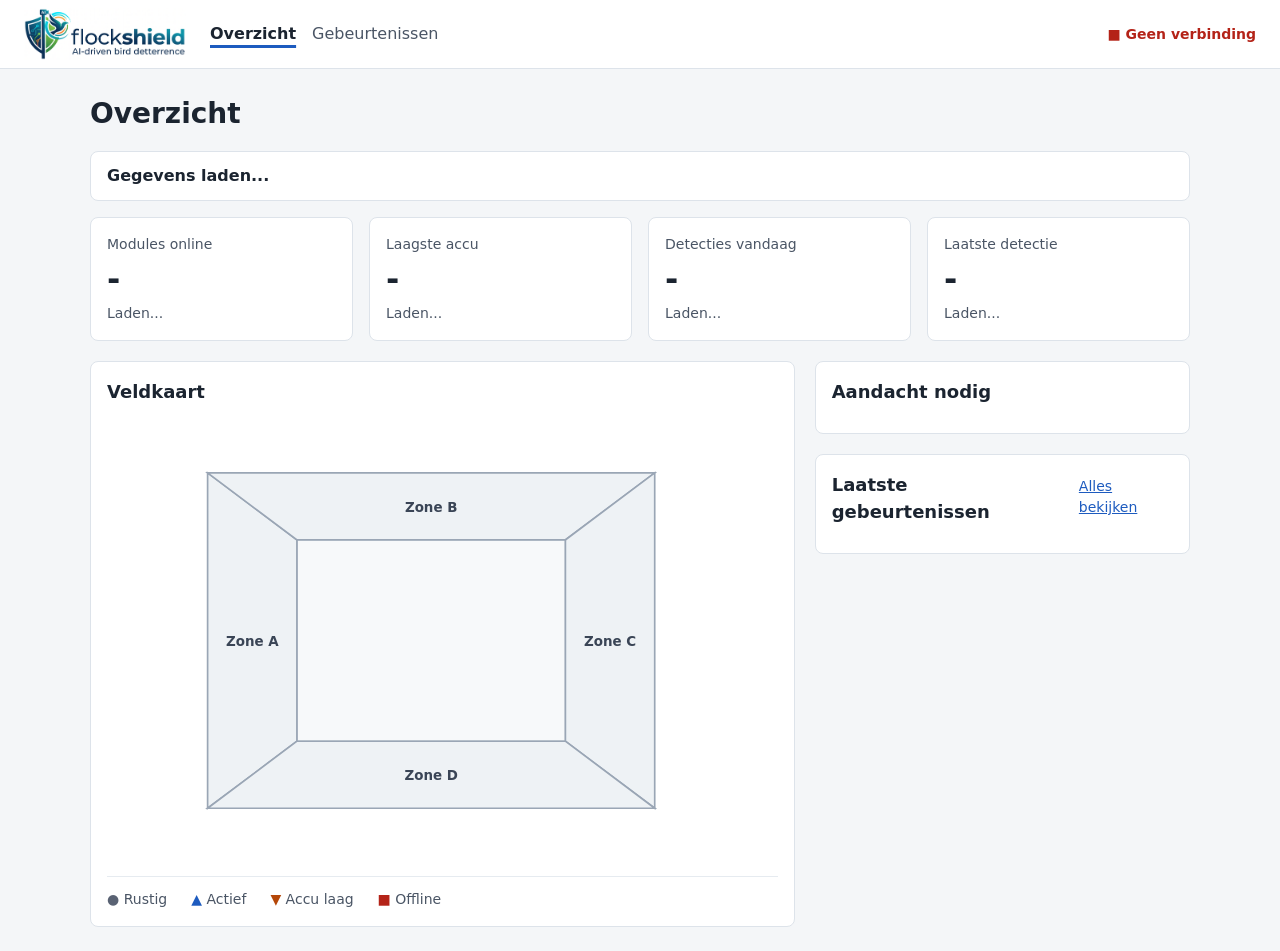
==== Dashboard/index.html @ ce91ca13 "Huidige project toegevoegd" ====
<!DOCTYPE html>
<html lang="nl">
<head>
  <meta charset="UTF-8">
  <meta name="viewport" content="width=device-width, initial-scale=1.0">
  <title>Overzicht - FlockShield</title>
  <link rel="stylesheet" href="style.css">
</head>
<body>
  <header>
    <a href="index.html" class="logo-link">
      <img src="logo.png" alt="FlockShield" class="logo" width="162" height="52">
    </a>
    <nav>
      <a href="index.html" aria-current="page">Overzicht</a>
      <a href="gebeurtenissen.html">Gebeurtenissen</a>
    </nav>
    <span id="connection-status">Verbinden...</span>
  </header>

  <main>
    <h1>Overzicht</h1>

    <div id="situation-bar" class="situation" role="status">
      <span id="situation-text">Gegevens laden...</span>
      <span id="situation-alerts" class="situation-alerts"></span>
    </div>

    <section class="tiles">
      <div class="tile">
        <div class="tile-label">Modules online</div>
        <div class="tile-value" id="online-modules-value">-</div>
        <div class="tile-note" id="online-modules-note">Laden...</div>
      </div>

      <div class="tile">
        <div class="tile-label">Laagste accu</div>
        <div class="tile-value" id="lowest-battery-value">-</div>
        <div class="tile-note" id="lowest-battery-note">Laden...</div>
      </div>

      <div class="tile">
        <div class="tile-label">Detecties vandaag</div>
        <div class="tile-value" id="detections-value">-</div>
        <div class="tile-note" id="detections-note">Laden...</div>
      </div>

      <div class="tile">
        <div class="tile-label">Laatste detectie</div>
        <div class="tile-value" id="last-detection-value">-</div>
        <div class="tile-note" id="last-detection-note">Laden...</div>
      </div>
    </section>

    <div class="columns">
      <section class="card map-card">
        <h2>Veldkaart</h2>
        <svg id="field-map" viewBox="-90 -50 600 400" role="img"
             aria-label="Veldkaart met vier zones: A links, B boven, C rechts en D onder">
          <polygon id="zone-a" class="zone" points="0,0 80,60 80,240 0,300" />
          <polygon id="zone-b" class="zone" points="0,0 400,0 320,60 80,60" />
          <polygon id="zone-c" class="zone" points="400,0 400,300 320,240 320,60" />
          <polygon id="zone-d" class="zone" points="0,300 400,300 320,240 80,240" />
          <rect class="crop-field" x="80" y="60" width="240" height="180" />

          <text class="zone-label" x="40" y="155">Zone A</text>
          <text class="zone-label" x="200" y="35">Zone B</text>
          <text class="zone-label" x="360" y="155">Zone C</text>
          <text class="zone-label" x="200" y="275">Zone D</text>

          <g id="modules-layer"></g>
        </svg>

        <ul class="legend">
          <li><span class="legend-calm" aria-hidden="true">●</span> Rustig</li>
          <li><span class="legend-active" aria-hidden="true">▲</span> Actief</li>
          <li><span class="legend-low-battery" aria-hidden="true">▼</span> Accu laag</li>
          <li><span class="legend-offline" aria-hidden="true">■</span> Offline</li>
        </ul>
      </section>

      <div class="side">
        <section class="card">
          <h2>Aandacht nodig</h2>
          <ul id="alerts-list" class="alerts-list"></ul>
        </section>

        <section class="card">
          <div class="card-header">
            <h2>Laatste gebeurtenissen</h2>
            <a href="gebeurtenissen.html" class="card-link">Alles bekijken</a>
          </div>
          <ol id="events-list" class="events-list"></ol>
        </section>
      </div>
    </div>
  </main>

  <script src="api.js"></script>
  <script src="helpers.js"></script>
  <script src="overzicht.js"></script>
</body>
</html>
---- Dashboard/style.css ----
body {
  margin: 0;
  background: #F4F6F8;
  color: #1B2430;
  font-family: system-ui, Arial, sans-serif;
  font-size: 16px;
  line-height: 1.5;
}

h1 {
  margin: 0 0 16px;
  font-size: 28px;
}

header {
  display: flex;
  flex-wrap: wrap;
  align-items: center;
  gap: 8px 24px;
  background: #FFFFFF;
  border-bottom: 1px solid #DDE3EA;
  padding: 8px 24px;
}

.logo-link {
  display: flex;
}

.logo {
  display: block;
  height: 52px;
  width: auto;
}

nav {
  display: flex;
  gap: 16px;
}

nav a {
  color: #4A5565;
  text-decoration: none;
}

nav a[aria-current="page"] {
  color: #1B2430;
  font-weight: 600;
  text-decoration: underline;
  text-decoration-color: #1D5BBF;
  text-decoration-thickness: 3px;
  text-underline-offset: 6px;
}

#connection-status {
  margin-left: auto;
  font-size: 14px;
  color: #4A5565;
}

#connection-status.connection-lost {
  color: #B42318;
  font-weight: 600;
}

main {
  max-width: 1100px;
  margin: 0 auto;
  padding: 24px;
}

a:focus-visible,
button:focus-visible,
select:focus-visible,
input:focus-visible {
  outline: 2px solid #1D5BBF;
  outline-offset: 2px;
}

.situation {
  display: flex;
  flex-wrap: wrap;
  align-items: center;
  gap: 4px 16px;
  margin-bottom: 16px;
  padding: 12px 16px;
  background: #FFFFFF;
  border: 1px solid #DDE3EA;
  border-radius: 8px;
  font-weight: 600;
}

.situation-active {
  background: #E8F0FB;
  border-color: #B9CDEE;
  color: #14367A;
}

.situation-alerts {
  margin-left: auto;
  font-size: 14px;
  font-weight: 400;
  color: #4A5565;
}

.tiles {
  display: flex;
  flex-wrap: wrap;
  gap: 16px;
}

.tile {
  flex: 1 1 200px;
  background: #FFFFFF;
  border: 1px solid #DDE3EA;
  border-radius: 8px;
  padding: 16px;
}

.tile-label {
  font-size: 14px;
  color: #4A5565;
}

.tile-value {
  font-size: 32px;
  font-weight: 700;
}

.tile-note {
  font-size: 14px;
  color: #4A5565;
}

.columns {
  display: flex;
  flex-wrap: wrap;
  gap: 20px;
  align-items: flex-start;
  margin-top: 20px;
}

.map-card {
  flex: 2 1 560px;
  min-width: 0;
}

.side {
  flex: 1 1 320px;
  min-width: 0;
  display: flex;
  flex-direction: column;
  gap: 20px;
}

.card {
  background: #FFFFFF;
  border: 1px solid #DDE3EA;
  border-radius: 8px;
  padding: 16px;
}

.card h2 {
  margin: 0 0 12px;
  font-size: 18px;
}

.card-header {
  display: flex;
  justify-content: space-between;
  align-items: baseline;
  gap: 12px;
  margin-bottom: 12px;
}

.card-header h2 {
  margin: 0;
}

.card-link {
  font-size: 14px;
  color: #1D5BBF;
}

#field-map {
  display: block;
  width: 100%;
  max-width: 700px;
  height: auto;
  margin: 0 auto;
}

.zone {
  fill: #EEF2F5;
  stroke: #9AA6B5;
  stroke-width: 1.5;
}

.zone-active {
  fill: #DCE8FA;
  stroke: #1D5BBF;
  stroke-width: 3;
}

.crop-field {
  fill: #F7F9FA;
  stroke: #9AA6B5;
  stroke-width: 1.5;
}

.zone-label {
  font-size: 12px;
  font-weight: 600;
  fill: #3A4556;
  text-anchor: middle;
}

.module-name {
  font-size: 12px;
  font-weight: 700;
  fill: #1B2430;
}

.module-status {
  font-size: 12px;
  fill: #4A5565;
}

.module-shape {
  stroke: #FFFFFF;
  stroke-width: 2;
}

.module-calm .module-shape {
  fill: #596273;
}

.module-active .module-shape {
  fill: #1D5BBF;
}

.module-low-battery .module-shape {
  fill: #B54708;
}

.module-offline .module-shape {
  fill: #B42318;
}

.legend {
  display: flex;
  flex-wrap: wrap;
  gap: 8px 24px;
  margin: 12px 0 0;
  padding: 12px 0 0;
  list-style: none;
  border-top: 1px solid #E6EBF0;
  font-size: 14px;
  color: #4A5565;
}

.legend-calm { color: #596273; }
.legend-active { color: #1D5BBF; }
.legend-low-battery { color: #B54708; }
.legend-offline { color: #B42318; }

.alerts-list,
.events-list {
  margin: 0;
  padding: 0;
  list-style: none;
}

.alert-item {
  display: flex;
  gap: 12px;
  padding: 10px 0;
  border-top: 1px solid #E6EBF0;
}

.alert-icon {
  flex: none;
  width: 20px;
  text-align: center;
}

.alert-icon-offline { color: #B42318; }
.alert-icon-low-battery { color: #B54708; }

.alert-title {
  font-weight: 600;
}

.alert-detail {
  font-size: 14px;
  color: #4A5565;
}

.event-item {
  display: flex;
  gap: 14px;
  padding: 10px 0;
  border-top: 1px solid #E6EBF0;
}

.event-time {
  flex: none;
  min-width: 64px;
  font-size: 14px;
  color: #4A5565;
  white-space: nowrap;
}

.event-title {
  font-weight: 600;
}

.event-detail,
.events-empty {
  color: #4A5565;
}

.alerts-list .alert-item:first-child,
.events-list .event-item:first-child {
  border-top: none;
  padding-top: 0;
}

.filters {
  display: flex;
  flex-wrap: wrap;
  align-items: flex-end;
  gap: 12px 24px;
  margin-bottom: 16px;
}

.filters label {
  display: flex;
  flex-direction: column;
  gap: 4px;
  font-size: 14px;
  color: #4A5565;
}

select,
input,
button {
  font: inherit;
  min-height: 44px;
  padding: 0 12px;
  border: 1px solid #AAB4C1;
  border-radius: 6px;
  background: #FFFFFF;
  color: #1B2430;
}

button {
  cursor: pointer;
}

.events-count {
  margin: 0 0 8px;
  font-size: 14px;
  color: #4A5565;
}
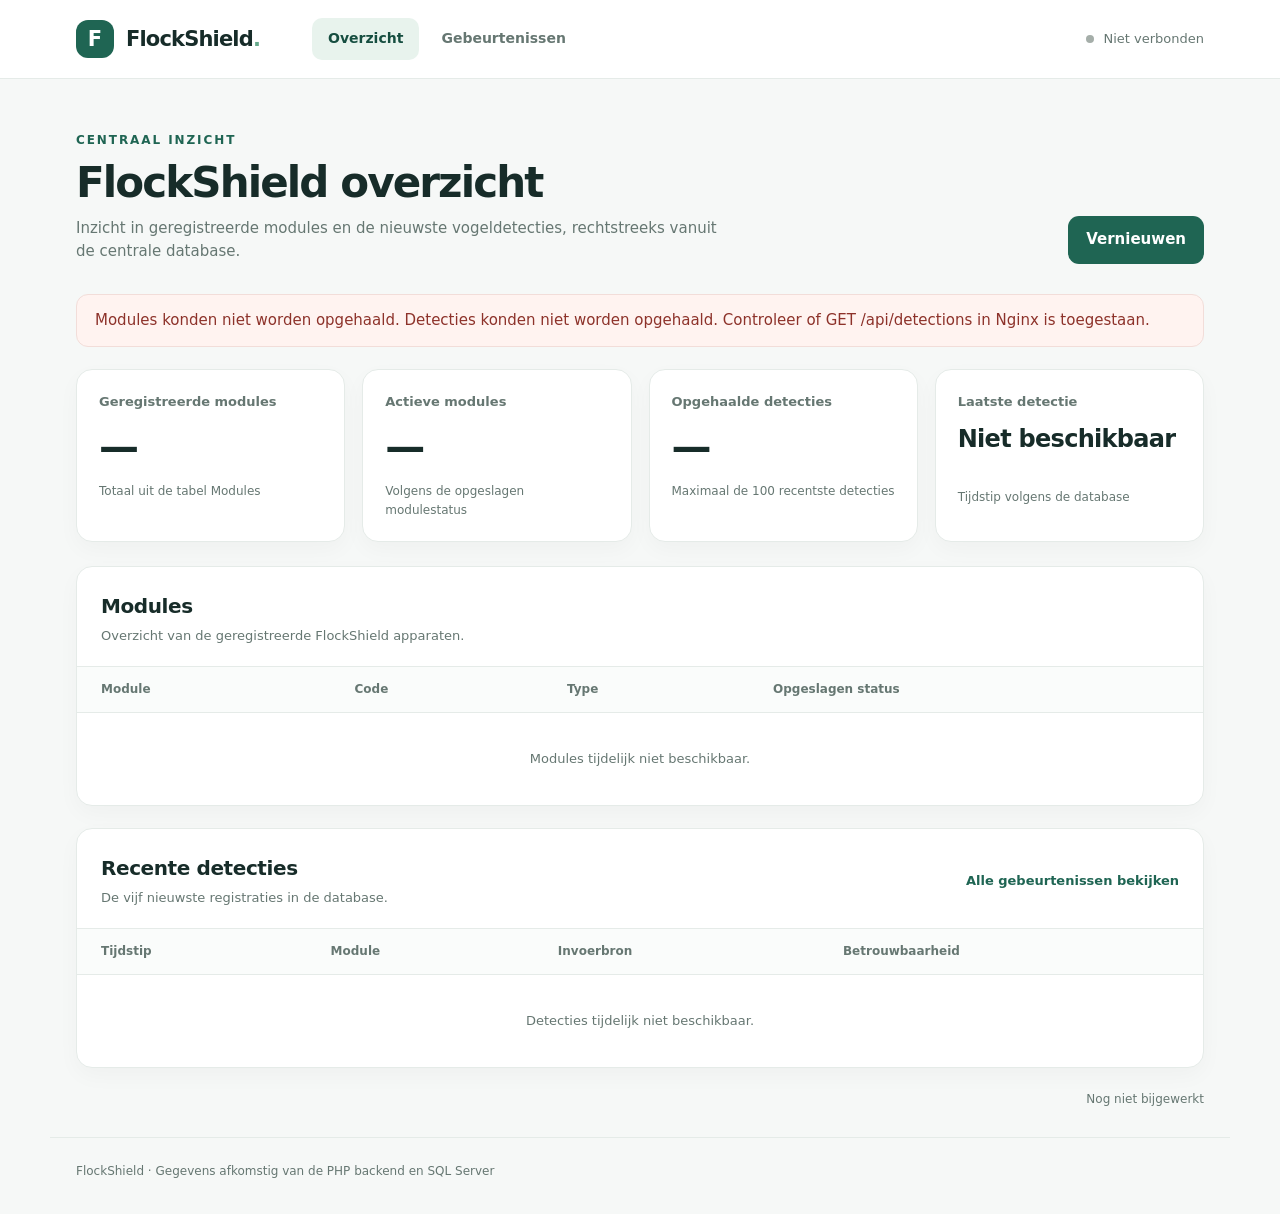
==== commit 45a3a4fd: "Deleted files that were not being used and replaced them with ones that are consise and efficient." ====
--- a/Dashboard/index.html
+++ b/Dashboard/index.html
@@ -1,103 +1,95 @@
-<!DOCTYPE html>
+<!doctype html>
 <html lang="nl">
 <head>
-  <meta charset="UTF-8">
-  <meta name="viewport" content="width=device-width, initial-scale=1.0">
-  <title>Overzicht - FlockShield</title>
+  <meta charset="utf-8">
+  <meta name="viewport" content="width=device-width, initial-scale=1">
+  <meta name="description" content="FlockShield dashboard met actuele gegevens uit de centrale database.">
+  <title>FlockShield | Overzicht</title>
   <link rel="stylesheet" href="style.css">
+  <script src="overzicht.js" defer></script>
 </head>
 <body>
-  <header>
-    <a href="index.html" class="logo-link">
-      <img src="logo.png" alt="FlockShield" class="logo" width="162" height="52">
-    </a>
-    <nav>
-      <a href="index.html" aria-current="page">Overzicht</a>
-      <a href="gebeurtenissen.html">Gebeurtenissen</a>
-    </nav>
-    <span id="connection-status">Verbinden...</span>
+  <header class="site-header">
+    <div class="site-header-inner container">
+      <a class="brand" href="index.html" aria-label="FlockShield overzicht">
+        <span class="brand-symbol" aria-hidden="true">F</span>
+        <span class="brand-name">FlockShield<span class="brand-dot">.</span></span>
+      </a>
+      <nav class="main-nav" aria-label="Hoofdnavigatie">
+        <a href="index.html" aria-current="page">Overzicht</a>
+        <a href="gebeurtenissen.html">Gebeurtenissen</a>
+      </nav>
+      <span class="connection" id="connection-status" role="status"><span class="connection-dot" aria-hidden="true"></span><span id="connection-text">Verbinding controleren</span></span>
+    </div>
   </header>
 
-  <main>
-    <h1>Overzicht</h1>
+  <main class="container main-content">
+    <section class="page-heading" aria-labelledby="page-title">
+      <div>
+        <p class="eyebrow">CENTRAAL INZICHT</p>
+        <h1 id="page-title">FlockShield overzicht</h1>
+        <p class="intro">Inzicht in geregistreerde modules en de nieuwste vogeldetecties, rechtstreeks vanuit de centrale database.</p>
+      </div>
+      <button class="button button-primary" id="refresh-button" type="button">Vernieuwen</button>
+    </section>
 
-    <div id="situation-bar" class="situation" role="status">
-      <span id="situation-text">Gegevens laden...</span>
-      <span id="situation-alerts" class="situation-alerts"></span>
-    </div>
+    <div class="notice" id="error-message" role="alert" hidden></div>
 
-    <section class="tiles">
-      <div class="tile">
-        <div class="tile-label">Modules online</div>
-        <div class="tile-value" id="online-modules-value">-</div>
-        <div class="tile-note" id="online-modules-note">Laden...</div>
+    <section class="stats" aria-label="Samenvatting">
+      <article class="stat-card">
+        <p class="stat-label">Geregistreerde modules</p>
+        <p class="stat-number" id="module-count">…</p>
+        <p class="stat-note">Totaal uit de tabel Modules</p>
+      </article>
+      <article class="stat-card">
+        <p class="stat-label">Actieve modules</p>
+        <p class="stat-number" id="active-count">…</p>
+        <p class="stat-note">Volgens de opgeslagen modulestatus</p>
+      </article>
+      <article class="stat-card">
+        <p class="stat-label">Opgehaalde detecties</p>
+        <p class="stat-number" id="detection-count">…</p>
+        <p class="stat-note">Maximaal de 100 recentste detecties</p>
+      </article>
+      <article class="stat-card">
+        <p class="stat-label">Laatste detectie</p>
+        <p class="stat-date" id="latest-detection">…</p>
+        <p class="stat-note">Tijdstip volgens de database</p>
+      </article>
+    </section>
+
+    <section class="panel" aria-labelledby="modules-heading">
+      <div class="panel-heading">
+        <div>
+          <h2 id="modules-heading">Modules</h2>
+          <p>Overzicht van de geregistreerde FlockShield apparaten.</p>
+        </div>
       </div>
-
-      <div class="tile">
-        <div class="tile-label">Laagste accu</div>
-        <div class="tile-value" id="lowest-battery-value">-</div>
-        <div class="tile-note" id="lowest-battery-note">Laden...</div>
-      </div>
-
-      <div class="tile">
-        <div class="tile-label">Detecties vandaag</div>
-        <div class="tile-value" id="detections-value">-</div>
-        <div class="tile-note" id="detections-note">Laden...</div>
-      </div>
-
-      <div class="tile">
-        <div class="tile-label">Laatste detectie</div>
-        <div class="tile-value" id="last-detection-value">-</div>
-        <div class="tile-note" id="last-detection-note">Laden...</div>
+      <div class="table-scroll">
+        <table>
+          <thead><tr><th>Module</th><th>Code</th><th>Type</th><th>Opgeslagen status</th></tr></thead>
+          <tbody id="modules-body"><tr><td class="empty" colspan="4">Modules laden…</td></tr></tbody>
+        </table>
       </div>
     </section>
 
-    <div class="columns">
-      <section class="card map-card">
-        <h2>Veldkaart</h2>
-        <svg id="field-map" viewBox="-90 -50 600 400" role="img"
-             aria-label="Veldkaart met vier zones: A links, B boven, C rechts en D onder">
-          <polygon id="zone-a" class="zone" points="0,0 80,60 80,240 0,300" />
-          <polygon id="zone-b" class="zone" points="0,0 400,0 320,60 80,60" />
-          <polygon id="zone-c" class="zone" points="400,0 400,300 320,240 320,60" />
-          <polygon id="zone-d" class="zone" points="0,300 400,300 320,240 80,240" />
-          <rect class="crop-field" x="80" y="60" width="240" height="180" />
-
-          <text class="zone-label" x="40" y="155">Zone A</text>
-          <text class="zone-label" x="200" y="35">Zone B</text>
-          <text class="zone-label" x="360" y="155">Zone C</text>
-          <text class="zone-label" x="200" y="275">Zone D</text>
-
-          <g id="modules-layer"></g>
-        </svg>
-
-        <ul class="legend">
-          <li><span class="legend-calm" aria-hidden="true">●</span> Rustig</li>
-          <li><span class="legend-active" aria-hidden="true">▲</span> Actief</li>
-          <li><span class="legend-low-battery" aria-hidden="true">▼</span> Accu laag</li>
-          <li><span class="legend-offline" aria-hidden="true">■</span> Offline</li>
-        </ul>
-      </section>
-
-      <div class="side">
-        <section class="card">
-          <h2>Aandacht nodig</h2>
-          <ul id="alerts-list" class="alerts-list"></ul>
-        </section>
-
-        <section class="card">
-          <div class="card-header">
-            <h2>Laatste gebeurtenissen</h2>
-            <a href="gebeurtenissen.html" class="card-link">Alles bekijken</a>
-          </div>
-          <ol id="events-list" class="events-list"></ol>
-        </section>
+    <section class="panel" aria-labelledby="detections-heading">
+      <div class="panel-heading">
+        <div>
+          <h2 id="detections-heading">Recente detecties</h2>
+          <p>De vijf nieuwste registraties in de database.</p>
+        </div>
+        <a class="text-link" href="gebeurtenissen.html">Alle gebeurtenissen bekijken</a>
       </div>
-    </div>
+      <div class="table-scroll">
+        <table>
+          <thead><tr><th>Tijdstip</th><th>Module</th><th>Invoerbron</th><th>Betrouwbaarheid</th></tr></thead>
+          <tbody id="detections-body"><tr><td class="empty" colspan="4">Detecties laden…</td></tr></tbody>
+        </table>
+      </div>
+    </section>
+    <p class="last-updated" id="last-updated" aria-live="polite">Nog niet bijgewerkt</p>
   </main>
-
-  <script src="api.js"></script>
-  <script src="helpers.js"></script>
-  <script src="overzicht.js"></script>
+  <footer class="site-footer container">FlockShield · Gegevens afkomstig van de PHP backend en SQL Server</footer>
 </body>
-</html>+</html>
--- a/Dashboard/style.css
+++ b/Dashboard/style.css
@@ -1,364 +1,74 @@
-body {
-  margin: 0;
-  background: #F4F6F8;
-  color: #1B2430;
-  font-family: system-ui, Arial, sans-serif;
-  font-size: 16px;
-  line-height: 1.5;
+:root {
+  color-scheme: light;
+  --bg: #f6f8f7;
+  --surface: #ffffff;
+  --text: #172c29;
+  --muted: #667772;
+  --line: #e5ebe8;
+  --green: #1f6553;
+  --green-dark: #164e40;
+  --green-light: #e8f3ed;
+  --error-bg: #fff3f0;
+  --error-text: #8d322a;
+  font-family: Inter, ui-sans-serif, system-ui, -apple-system, BlinkMacSystemFont, "Segoe UI", sans-serif;
+  font-synthesis: none;
 }
-
-h1 {
-  margin: 0 0 16px;
-  font-size: 28px;
-}
-
-header {
-  display: flex;
-  flex-wrap: wrap;
-  align-items: center;
-  gap: 8px 24px;
-  background: #FFFFFF;
-  border-bottom: 1px solid #DDE3EA;
-  padding: 8px 24px;
-}
-
-.logo-link {
-  display: flex;
-}
-
-.logo {
-  display: block;
-  height: 52px;
-  width: auto;
-}
-
-nav {
-  display: flex;
-  gap: 16px;
-}
-
-nav a {
-  color: #4A5565;
-  text-decoration: none;
-}
-
-nav a[aria-current="page"] {
-  color: #1B2430;
-  font-weight: 600;
-  text-decoration: underline;
-  text-decoration-color: #1D5BBF;
-  text-decoration-thickness: 3px;
-  text-underline-offset: 6px;
-}
-
-#connection-status {
-  margin-left: auto;
-  font-size: 14px;
-  color: #4A5565;
-}
-
-#connection-status.connection-lost {
-  color: #B42318;
-  font-weight: 600;
-}
-
-main {
-  max-width: 1100px;
-  margin: 0 auto;
-  padding: 24px;
-}
-
-a:focus-visible,
-button:focus-visible,
-select:focus-visible,
-input:focus-visible {
-  outline: 2px solid #1D5BBF;
-  outline-offset: 2px;
-}
-
-.situation {
-  display: flex;
-  flex-wrap: wrap;
-  align-items: center;
-  gap: 4px 16px;
-  margin-bottom: 16px;
-  padding: 12px 16px;
-  background: #FFFFFF;
-  border: 1px solid #DDE3EA;
-  border-radius: 8px;
-  font-weight: 600;
-}
-
-.situation-active {
-  background: #E8F0FB;
-  border-color: #B9CDEE;
-  color: #14367A;
-}
-
-.situation-alerts {
-  margin-left: auto;
-  font-size: 14px;
-  font-weight: 400;
-  color: #4A5565;
-}
-
-.tiles {
-  display: flex;
-  flex-wrap: wrap;
-  gap: 16px;
-}
-
-.tile {
-  flex: 1 1 200px;
-  background: #FFFFFF;
-  border: 1px solid #DDE3EA;
-  border-radius: 8px;
-  padding: 16px;
-}
-
-.tile-label {
-  font-size: 14px;
-  color: #4A5565;
-}
-
-.tile-value {
-  font-size: 32px;
-  font-weight: 700;
-}
-
-.tile-note {
-  font-size: 14px;
-  color: #4A5565;
-}
-
-.columns {
-  display: flex;
-  flex-wrap: wrap;
-  gap: 20px;
-  align-items: flex-start;
-  margin-top: 20px;
-}
-
-.map-card {
-  flex: 2 1 560px;
-  min-width: 0;
-}
-
-.side {
-  flex: 1 1 320px;
-  min-width: 0;
-  display: flex;
-  flex-direction: column;
-  gap: 20px;
-}
-
-.card {
-  background: #FFFFFF;
-  border: 1px solid #DDE3EA;
-  border-radius: 8px;
-  padding: 16px;
-}
-
-.card h2 {
-  margin: 0 0 12px;
-  font-size: 18px;
-}
-
-.card-header {
-  display: flex;
-  justify-content: space-between;
-  align-items: baseline;
-  gap: 12px;
-  margin-bottom: 12px;
-}
-
-.card-header h2 {
-  margin: 0;
-}
-
-.card-link {
-  font-size: 14px;
-  color: #1D5BBF;
-}
-
-#field-map {
-  display: block;
-  width: 100%;
-  max-width: 700px;
-  height: auto;
-  margin: 0 auto;
-}
-
-.zone {
-  fill: #EEF2F5;
-  stroke: #9AA6B5;
-  stroke-width: 1.5;
-}
-
-.zone-active {
-  fill: #DCE8FA;
-  stroke: #1D5BBF;
-  stroke-width: 3;
-}
-
-.crop-field {
-  fill: #F7F9FA;
-  stroke: #9AA6B5;
-  stroke-width: 1.5;
-}
-
-.zone-label {
-  font-size: 12px;
-  font-weight: 600;
-  fill: #3A4556;
-  text-anchor: middle;
-}
-
-.module-name {
-  font-size: 12px;
-  font-weight: 700;
-  fill: #1B2430;
-}
-
-.module-status {
-  font-size: 12px;
-  fill: #4A5565;
-}
-
-.module-shape {
-  stroke: #FFFFFF;
-  stroke-width: 2;
-}
-
-.module-calm .module-shape {
-  fill: #596273;
-}
-
-.module-active .module-shape {
-  fill: #1D5BBF;
-}
-
-.module-low-battery .module-shape {
-  fill: #B54708;
-}
-
-.module-offline .module-shape {
-  fill: #B42318;
-}
-
-.legend {
-  display: flex;
-  flex-wrap: wrap;
-  gap: 8px 24px;
-  margin: 12px 0 0;
-  padding: 12px 0 0;
-  list-style: none;
-  border-top: 1px solid #E6EBF0;
-  font-size: 14px;
-  color: #4A5565;
-}
-
-.legend-calm { color: #596273; }
-.legend-active { color: #1D5BBF; }
-.legend-low-battery { color: #B54708; }
-.legend-offline { color: #B42318; }
-
-.alerts-list,
-.events-list {
-  margin: 0;
-  padding: 0;
-  list-style: none;
-}
-
-.alert-item {
-  display: flex;
-  gap: 12px;
-  padding: 10px 0;
-  border-top: 1px solid #E6EBF0;
-}
-
-.alert-icon {
-  flex: none;
-  width: 20px;
-  text-align: center;
-}
-
-.alert-icon-offline { color: #B42318; }
-.alert-icon-low-battery { color: #B54708; }
-
-.alert-title {
-  font-weight: 600;
-}
-
-.alert-detail {
-  font-size: 14px;
-  color: #4A5565;
-}
-
-.event-item {
-  display: flex;
-  gap: 14px;
-  padding: 10px 0;
-  border-top: 1px solid #E6EBF0;
-}
-
-.event-time {
-  flex: none;
-  min-width: 64px;
-  font-size: 14px;
-  color: #4A5565;
-  white-space: nowrap;
-}
-
-.event-title {
-  font-weight: 600;
-}
-
-.event-detail,
-.events-empty {
-  color: #4A5565;
-}
-
-.alerts-list .alert-item:first-child,
-.events-list .event-item:first-child {
-  border-top: none;
-  padding-top: 0;
-}
-
-.filters {
-  display: flex;
-  flex-wrap: wrap;
-  align-items: flex-end;
-  gap: 12px 24px;
-  margin-bottom: 16px;
-}
-
-.filters label {
-  display: flex;
-  flex-direction: column;
-  gap: 4px;
-  font-size: 14px;
-  color: #4A5565;
-}
-
-select,
-input,
-button {
-  font: inherit;
-  min-height: 44px;
-  padding: 0 12px;
-  border: 1px solid #AAB4C1;
-  border-radius: 6px;
-  background: #FFFFFF;
-  color: #1B2430;
-}
-
-button {
-  cursor: pointer;
-}
-
-.events-count {
-  margin: 0 0 8px;
-  font-size: 14px;
-  color: #4A5565;
-}+* { box-sizing: border-box; }
+body { margin: 0; color: var(--text); background: var(--bg); font-size: 15px; line-height: 1.55; }
+a { color: inherit; }
+.container { max-width: 1180px; padding-left: 26px; padding-right: 26px; margin: 0 auto; }
+.site-header { background: var(--surface); border-bottom: 1px solid var(--line); }
+.site-header-inner { min-height: 78px; display: flex; align-items: center; gap: 28px; }
+.brand { display: inline-flex; align-items: center; gap: 12px; text-decoration: none; white-space: nowrap; }
+.brand-symbol { width: 38px; height: 38px; display: grid; place-items: center; border-radius: 12px; background: var(--green); color: white; font-weight: 800; font-size: 21px; }
+.brand-name { font-size: 21px; font-weight: 750; letter-spacing: -.04em; }
+.brand-dot { color: #65a98b; }
+.main-nav { display: flex; align-items: center; margin-left: 24px; gap: 6px; }
+.main-nav a { padding: 10px 16px; text-decoration: none; border-radius: 10px; color: var(--muted); font-weight: 600; font-size: 14px; }
+.main-nav a:hover { background: #f1f5f2; }
+.main-nav a[aria-current=page] { background: var(--green-light); color: var(--green-dark); }
+.connection { margin-left: auto; color: var(--muted); white-space: nowrap; font-size: 13px; display: inline-flex; align-items: center; gap: 9px; }
+.connection-dot { width: 8px; height: 8px; background: #a5aea9; border-radius: 50%; }
+.connection.is-connected .connection-dot { background: #31a56b; }
+.connection.is-partial .connection-dot { background: #d7a446; }
+.main-content { padding-top: 52px; padding-bottom: 28px; }
+.page-heading { display: flex; justify-content: space-between; align-items: end; gap: 24px; margin-bottom: 30px; }
+.eyebrow { color: var(--green); font-size: 12px; font-weight: 800; letter-spacing: .16em; margin: 0 0 8px; }
+h1 { font-size: clamp(30px, 3.8vw, 42px); line-height: 1.18; letter-spacing: -.045em; margin: 0 0 10px; font-weight: 790; }
+h2 { font-size: 20px; letter-spacing: -.02em; margin: 0 0 4px; }
+.intro { color: var(--muted); max-width: 660px; margin: 0; }
+.button { appearance: none; border: 0; border-radius: 11px; padding: 12px 18px; font: inherit; font-weight: 700; cursor: pointer; white-space: nowrap; }
+.button-primary { background: var(--green); color: #fff; }
+.button-primary:hover { background: var(--green-dark); }
+.button:disabled { opacity: .65; cursor: wait; }
+.notice { border-radius: 12px; background: var(--error-bg); color: var(--error-text); padding: 14px 18px; margin-bottom: 22px; border: 1px solid #f2ddd9; }
+.notice[hidden] { display: none; }
+.stats { display: grid; grid-template-columns: repeat(4, minmax(0, 1fr)); gap: 17px; margin-bottom: 24px; }
+.stat-card { background: var(--surface); border: 1px solid var(--line); border-radius: 16px; padding: 22px; box-shadow: 0 8px 22px rgb(18 41 36 / 3%); }
+.stat-label { margin: 0 0 13px; color: var(--muted); font-size: 13px; font-weight: 650; }
+.stat-number { font-size: 40px; line-height: 1.1; letter-spacing: -.05em; margin: 0 0 13px; font-weight: 780; }
+.stat-date { font-size: 24px; line-height: 1.2; letter-spacing: -.03em; margin: 0 0 19px; font-weight: 760; min-height: 44px; }
+.stat-note { margin: 0; color: var(--muted); font-size: 12px; }
+.panel { background: var(--surface); border: 1px solid var(--line); border-radius: 16px; margin-bottom: 22px; overflow: hidden; box-shadow: 0 8px 22px rgb(18 41 36 / 3%); }
+.panel-heading { padding: 24px 24px 20px; display: flex; align-items: center; justify-content: space-between; gap: 18px; }
+.panel-heading p { color: var(--muted); margin: 0; font-size: 13px; }
+.text-link { color: var(--green); text-decoration: none; font-size: 13px; font-weight: 750; }
+.text-link:hover { text-decoration: underline; }
+.table-scroll { overflow-x: auto; }
+table { width: 100%; border-collapse: collapse; text-align: left; }
+th { color: var(--muted); font-size: 12px; font-weight: 750; background: #fafcfb; white-space: nowrap; padding: 13px 24px; border-top: 1px solid var(--line); border-bottom: 1px solid var(--line); }
+td { padding: 16px 24px; border-bottom: 1px solid var(--line); color: #4f635e; font-size: 13px; }
+tbody tr:last-child td { border-bottom: 0; }
+.primary-cell { color: var(--text); font-weight: 700; }
+.mono-cell { font-family: ui-monospace, SFMono-Regular, Consolas, monospace; color: #52655f; }
+.empty { text-align: center; padding: 36px 18px; color: var(--muted); }
+.status-pill { display: inline-block; padding: 4px 10px; border-radius: 100px; background: #f1f3f2; color: #596c65; font-size: 12px; font-weight: 700; }
+.status-pill.active { background: var(--green-light); color: var(--green-dark); }
+.filters { display: flex; flex-direction: column; gap: 5px; min-width: 270px; }
+.field-label { color: var(--muted); font-size: 12px; font-weight: 700; }
+input[type=search] { width: 100%; padding: 11px 13px; border-radius: 10px; border: 1px solid #d9e3dc; background: #fff; font: inherit; font-size: 13px; color: var(--text); }
+input[type=search]:focus { border-color: var(--green); outline: 3px solid var(--green-light); }
+.last-updated { margin: 10px 0 0; text-align: right; font-size: 12px; color: var(--muted); }
+.site-footer { border-top: 1px solid var(--line); padding-top: 24px; padding-bottom: 34px; font-size: 12px; color: var(--muted); }
+@media (max-width: 960px) { .stats { grid-template-columns: repeat(2, minmax(0, 1fr)); } .connection { display: none; } }
+@media (max-width: 610px) { .container { padding-left: 17px; padding-right: 17px; } .site-header-inner { flex-wrap: wrap; gap: 10px 14px; padding-top: 14px; padding-bottom: 14px; } .main-nav { order: 2; width: 100%; margin: 0; } .main-nav a { padding: 8px 12px; } .main-content { padding-top: 32px; } .page-heading { align-items: start; flex-direction: column; } .stats { grid-template-columns: 1fr 1fr; gap: 10px; } .stat-card { padding: 16px; } .stat-number { font-size: 32px; } .stat-date { font-size: 17px; } .panel-heading-responsive { align-items: stretch; flex-direction: column; } .filters { min-width: 0; width: 100%; } th, td { padding-left: 16px; padding-right: 16px; } }
